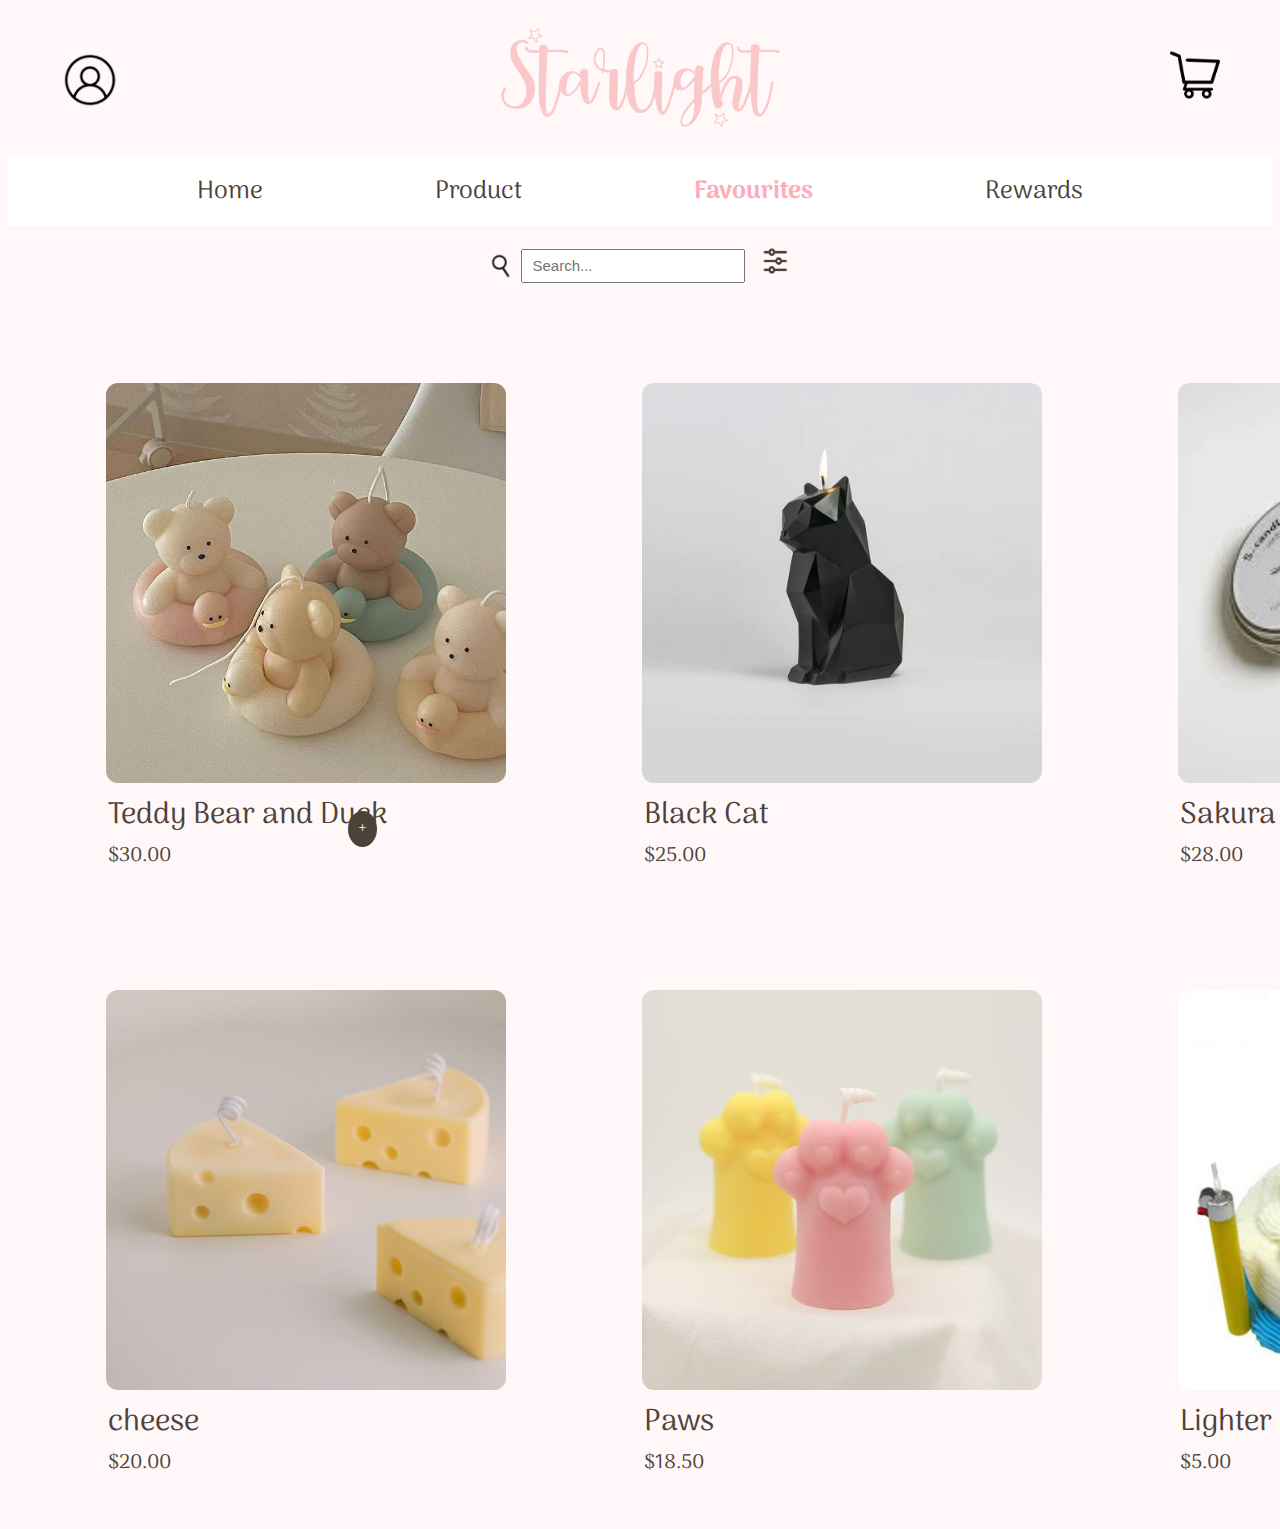
==== favourites.html @ 1dc35140 "update on product, favourite and best seller page" ====
<!DOCTYPE html>
<head>
    <link rel="stylesheet" href="style.css">
    <link rel="preconnect" href="https://fonts.googleapis.com">
    <link rel="preconnect" href="https://fonts.gstatic.com" crossorigin>
    <link href="https://fonts.googleapis.com/css2?family=Arima&display=swap" rel="stylesheet">
    <title>Favourites</title>
</head>

<body>
    <header>
        <div class="logo-container">
            <img class="logo" src="images/name.png" alt="Logo Name">
        </div>
        
        <div class="cart-container">
            <img class="cart" src="images/cart.png" alt="Shopping Cart">
        </div>

        <div class="profile-container">
            <img class="profile" src="images/profile.png" alt="Profile">
        </div>

        <nav>
            <a href="index.html">Home</a>
            <a href="product.html">Product</a>
            <a href="favourites.html" class="active">Favourites</a>
            <a href="rewards.html">Rewards</a>
        </nav>

        <div class="search-sort-container">
            <div class="search-bar">
                    <img src="images/search.png" alt="Search Icon">
                    <input type="text" placeholder="Search...">
                    <div class="filter-btn">
                        <img src="images/filter.png" alt="Filter">
                    </div>
        </div>
    </header>

    <div class="Favourites">
        <!-- Favourites Row 1 -->
        <div class="product-row">
            <div class="product-item">
                <img src="images/teddybear-duck.jpg" alt="teddybear-duck" class="productImg">
                <div class="product-text">
                    <div class="plus-button">+</div>
                    <p class="product-name">Teddy Bear and Duck</p>
                    <p class="product-cost">$30.00</p>
                </div>
            </div>
    
            <div class="product-item">
                <img src="images/blackcat.jpeg" alt="blackcat" class="productImg">
                <div class="product-text">    
                    <p class="product-name">Black Cat</p>
                    <p class="product-cost">$25.00</p>
                </div>
            </div>
    
            <div class="product-item">
                <img src="images/sakura.jpeg" alt="sakura" class="productImg">
                <div class="product-text">
                    <p class="product-name">Sakura</p>
                    <p class="product-cost">$28.00</p>
                </div>
            </div>
        </div>

        <!-- Favourites Row 2 -->
        <div class="product-row2">
            <div class="product-item">
                <img src="images/cheese.jpg" alt="cheese" class="productImg">
                <div class="product-text">
                    <p class="product-name">cheese</p>
                    <p class="product-cost">$20.00</p>
                </div>
            </div>
    
            <div class="product-item">
                <img src="images/paws.jpg" alt="paws" class="productImg">
                <div class="product-text">
                    <p class="product-name">Paws</p>
                    <p class="product-cost">$18.50</p>
                </div>
            </div>
    
            <div class="product-item">
                <img src="images/lighter.jpeg" alt="lighter" class="productImg">
                <div class="product-text">
                    <p class="product-name">Lighter</p>
                    <p class="product-cost">$5.00</p>
                </div>
            </div>
        </div>
    </div>
</body>
---- style.css ----
/* ================ NAV BAR ================ */
nav {
    display: flex;
    justify-content: center;
    background-color: white;
}

nav a {
    float: left;
    display: flex;
    color: #4D423A;
    text-align: center;
    padding: 14px 16px;
    text-decoration: none;
    font-size: 25px;
    margin: 0 70px;
}

nav a:hover {
    color: #F8B3BE;
    font-weight: bold;
}

nav a.active {
    color:#ffacba;
    font-weight: bold;
}

body { 
    background-color: #FFF7F8;
    font-family: 'Arima', system-ui;
    color:#4D423A;  
}


/* ================ HOME ================ */
.logo-container {
    text-align: center;
}

.logo {
    max-width: 100%;
    height: auto;
    margin: 20px;
}

.cart-container {
    position: absolute;
    top: 30px;
    right: 40px;
    margin: 20px;
}

.cart {
    max-width: 50px;
    height:auto;
}

.profile-container {
    position: absolute;
    top: 30px;
    left: 40px;
    margin: 20px;
}

.profile {
    max-width: 60px;
    height:auto;
}

.search-sort-container {
    text-align: center;
    margin-top: 20px; 
}

.filter {
    display: flex;
}

.search-bar {
    display: flex;
    align-items: center;
    justify-content: center;
    background: rgba();
}

.search-bar input{
    width: 200px;
    height: 10px;
    padding: 10px;
    font-size: 15px;
}

.search-bar button {
    padding: 6px;
}

.search-bar img {
    width: 30px; 
    height: 30px;
    margin-right: 5px; 
}

.filter-btn {
    cursor: pointer;
    padding-left: 10px;
}

.filter-btn img {
    width: 30px; 
    height: 30px;
    margin-left: 5px;
}

.announcement {
    position: relative;
    width: auto;
    height: auto;
    padding: 20px;
}

.announcement img {
    width: 100%;
    height: 100%;
    object-fit: cover;
    opacity: 0.7;
    border-radius: 10px;
}

.ann-text {
    position: absolute;
    top: 50%;
    left: 50%;
    transform: translate(-50%, -50%);
    text-align: center;
    color:#4D423A;
    font-size: 80px;
    font-weight: bolder;
}

.collections-container {
    display: flex;
    flex-wrap: wrap;
    justify-content: center;
    padding: 20px;
}

.collections-container > div {
    flex: 1 0 40%;
    margin: 20px;
    overflow: hidden;
    position: relative;
}

.collections-container img {
    width: 90%;
    height: auto;
    object-fit: cover;
    opacity: 0.7;
    border-radius: 10px;
    margin: 25px;
    margin-left: 30px;
}

.collections-container .bs-text,
.collections-container .sc-text,
.collections-container .a-text,
.collections-container .f-text {
    position: absolute;
    top: 50%;
    left: 50%;
    transform: translate(-50%, -50%);
    text-align: center;
    font-size: 50px;
    font-weight: bold;
}

/* ================ PRODUCT ================ */

.Products {
    display: flex;
    flex-direction: column;
}

.product-row,
.product-row2,
.product-row3 {
    display: flex;
    margin: 30px;
}

.product-item {
    display: flex;
    flex-direction: column;
    align-items: start; 
}

.productImg {
    width: 400px;
    height: 400px;
    border-radius: 80px;
    padding: 68px;
    margin-bottom: -50px; 
}


.product-text {
    align-items: start;
    position: relative;
    display: flex;
    margin-left: 13%;
    flex-direction: column;

}

.product-name {
    margin-top: -10px; 
    font-size: 30px;
}

.product-cost {
    margin-top: -30px; 
    font-size: 20px;
}

/* ================ FAVOURITES ================ */

.Favourties {
    display: flex;
    flex-direction: column;
}

.plus-button {
    position: absolute;
    top: 10px;
    right: 10px;
    background-color: #4D423A;
    color: #FFF;
    padding: 5px 10px;
    border-radius: 50%;
    cursor: pointer;
    font-size: 16px;
}
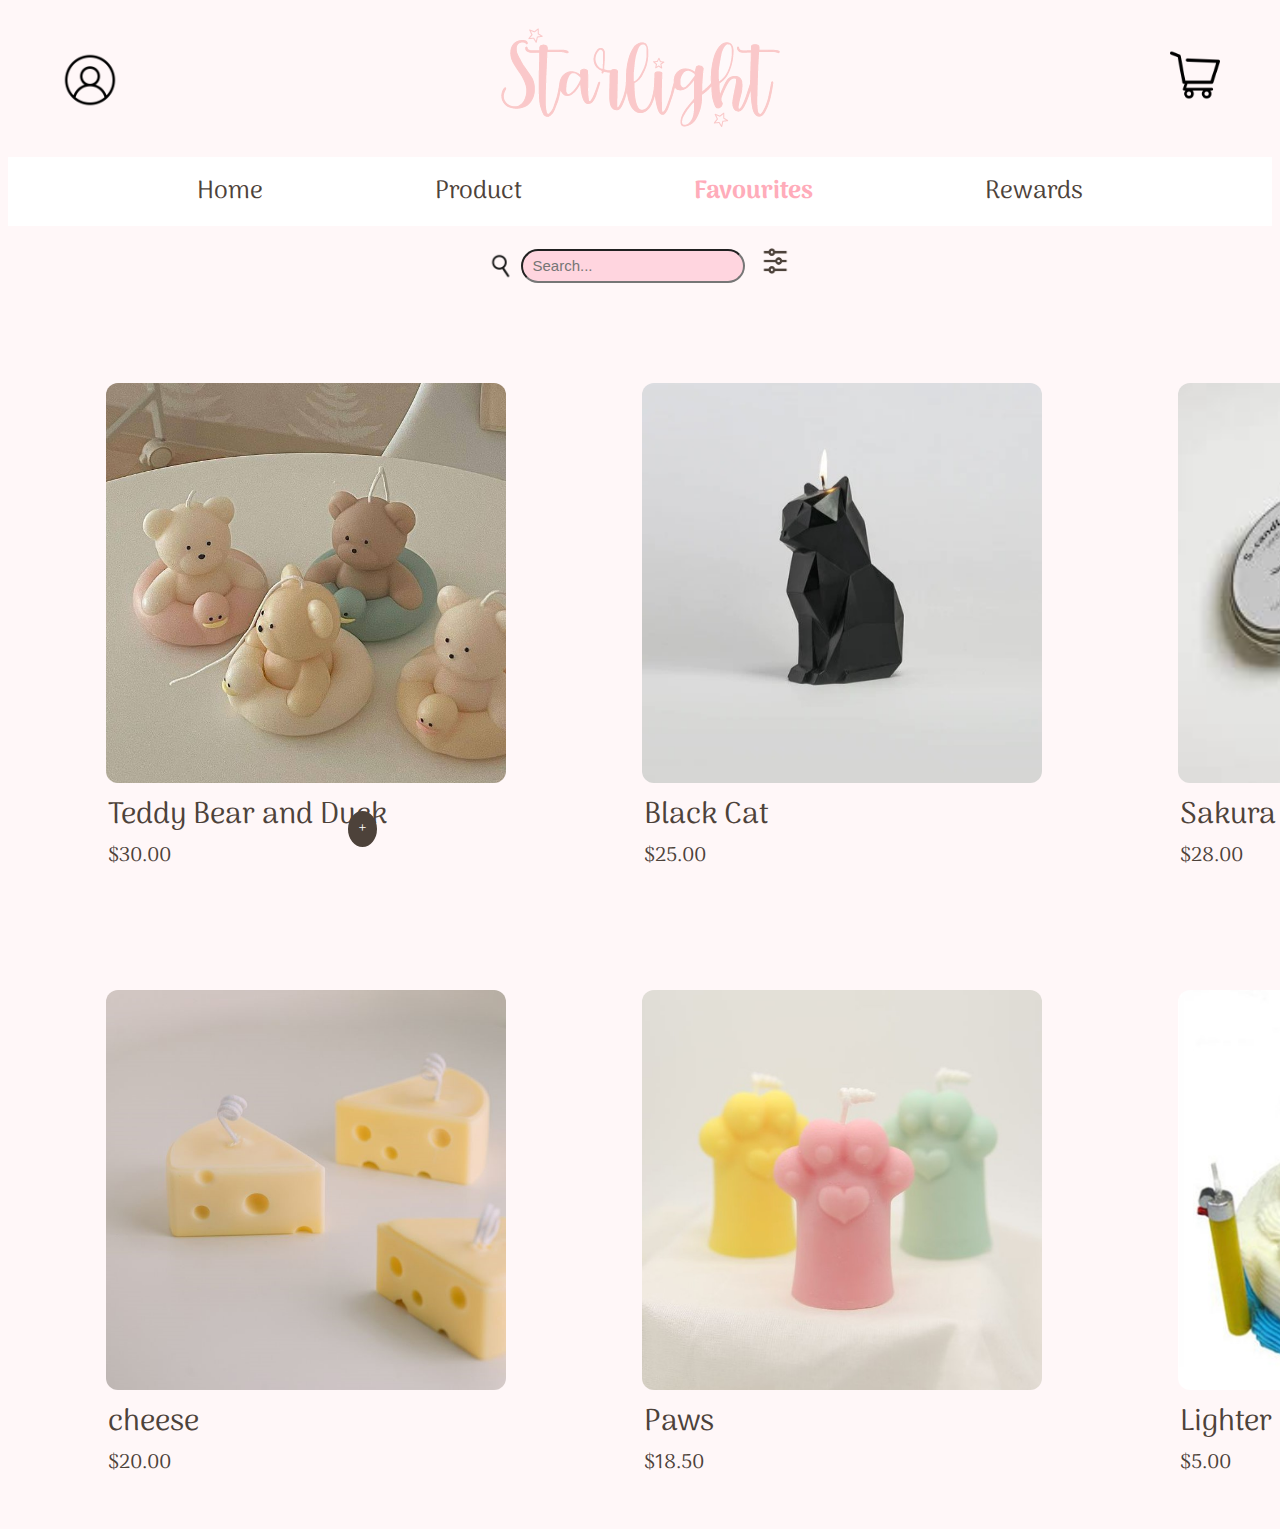
==== commit daf392fa: "update add on of cart and profile" ====
--- a/favourites.html
+++ b/favourites.html
@@ -10,15 +10,21 @@
 <body>
     <header>
         <div class="logo-container">
-            <img class="logo" src="images/name.png" alt="Logo Name">
+            <a href="index.html">
+                <img class="logo" src="images/name.png" alt="Logo Name">
+            </a>
         </div>
         
         <div class="cart-container">
-            <img class="cart" src="images/cart.png" alt="Shopping Cart">
-        </div>
+            <a href="cart.html">
+                <img class="cart" src="images/cart.png" alt="Shopping Cart">
+            </a>
+            </div>
 
         <div class="profile-container">
-            <img class="profile" src="images/profile.png" alt="Profile">
+            <a href="profile.html">
+                <img class="profile" src="images/profile.png" alt="Profile">
+            </a>
         </div>
 
         <nav>
--- a/style.css
+++ b/style.css
@@ -81,7 +81,6 @@
     display: flex;
     align-items: center;
     justify-content: center;
-    background: rgba();
 }
 
 .search-bar input{
@@ -89,6 +88,8 @@
     height: 10px;
     padding: 10px;
     font-size: 15px;
+    background: rgba(255, 135, 167, 0.3);
+    border-radius: 20px;
 }
 
 .search-bar button {
@@ -242,3 +243,10 @@
     font-size: 16px;
 }
 
+/* ================ BEST SELLER ================ */
+
+
+/* ================ PROFILE ================ */
+
+
+/* ================ CART ================ */